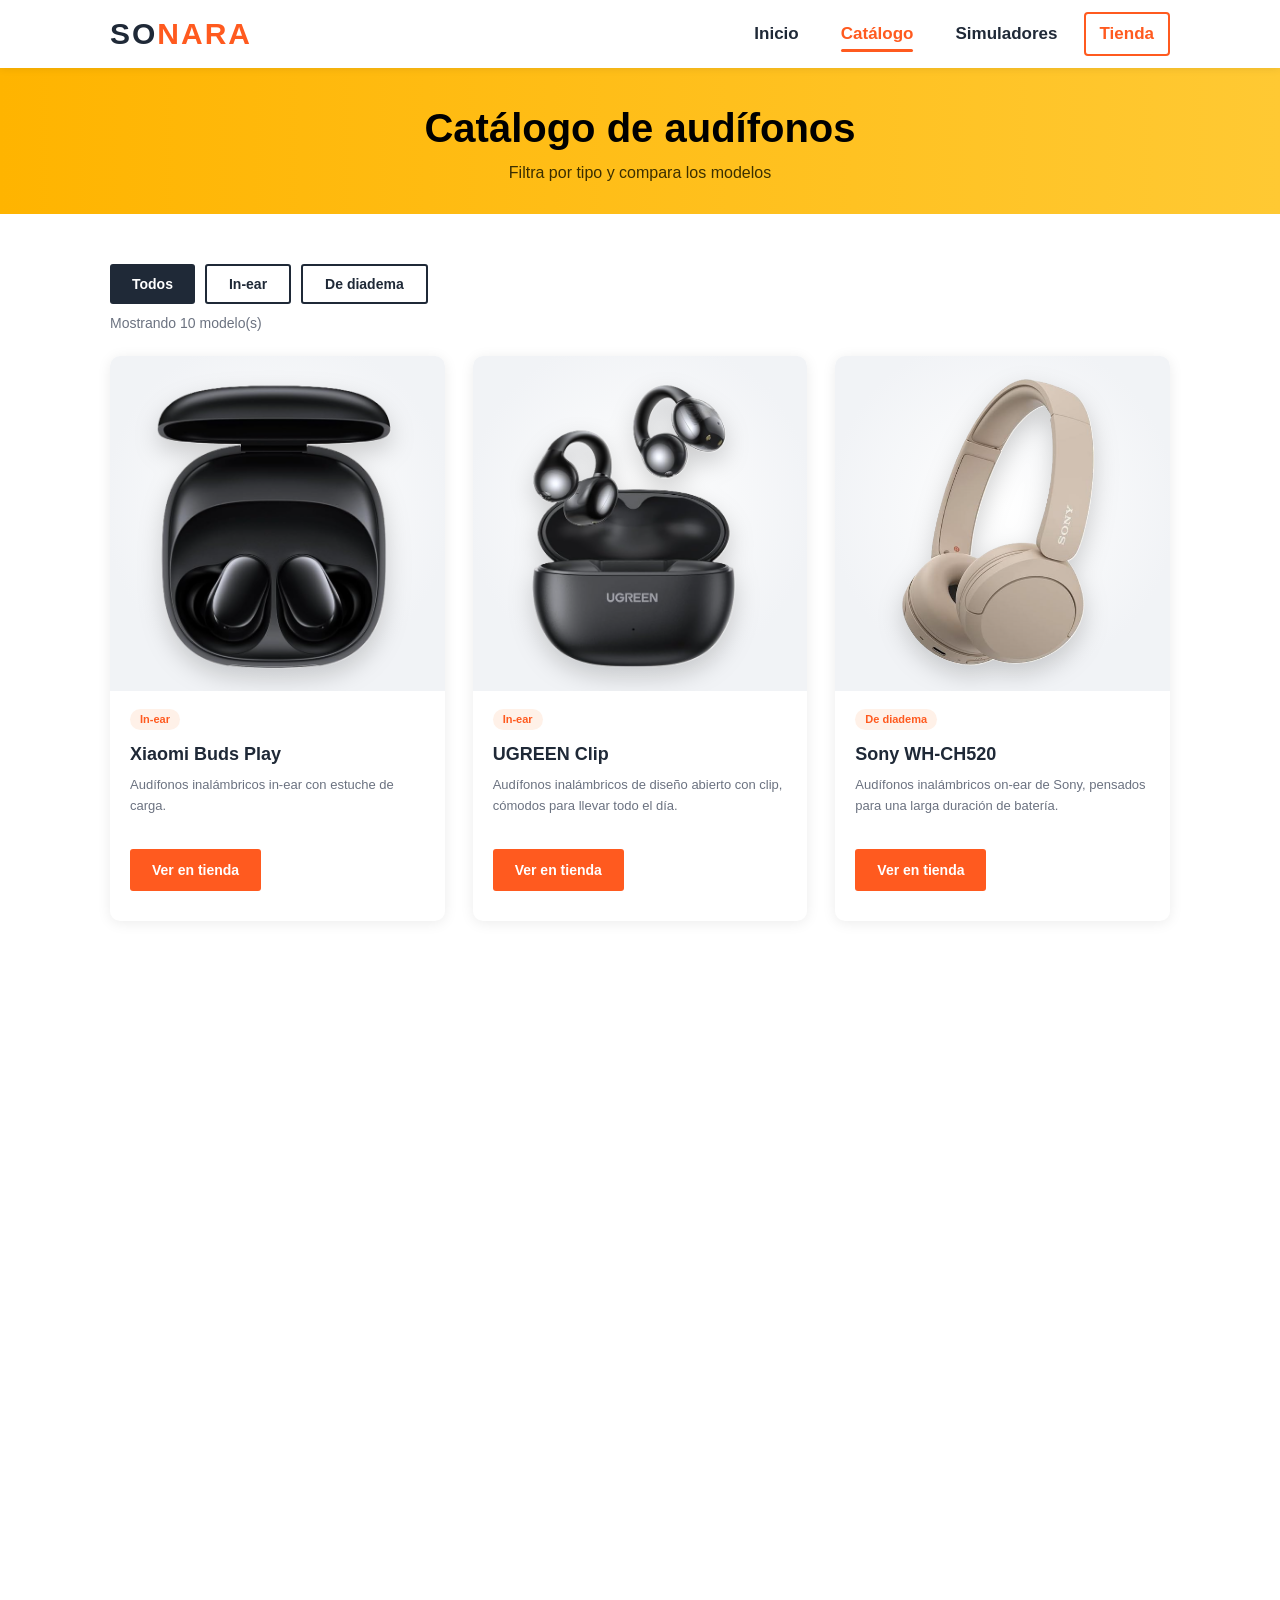
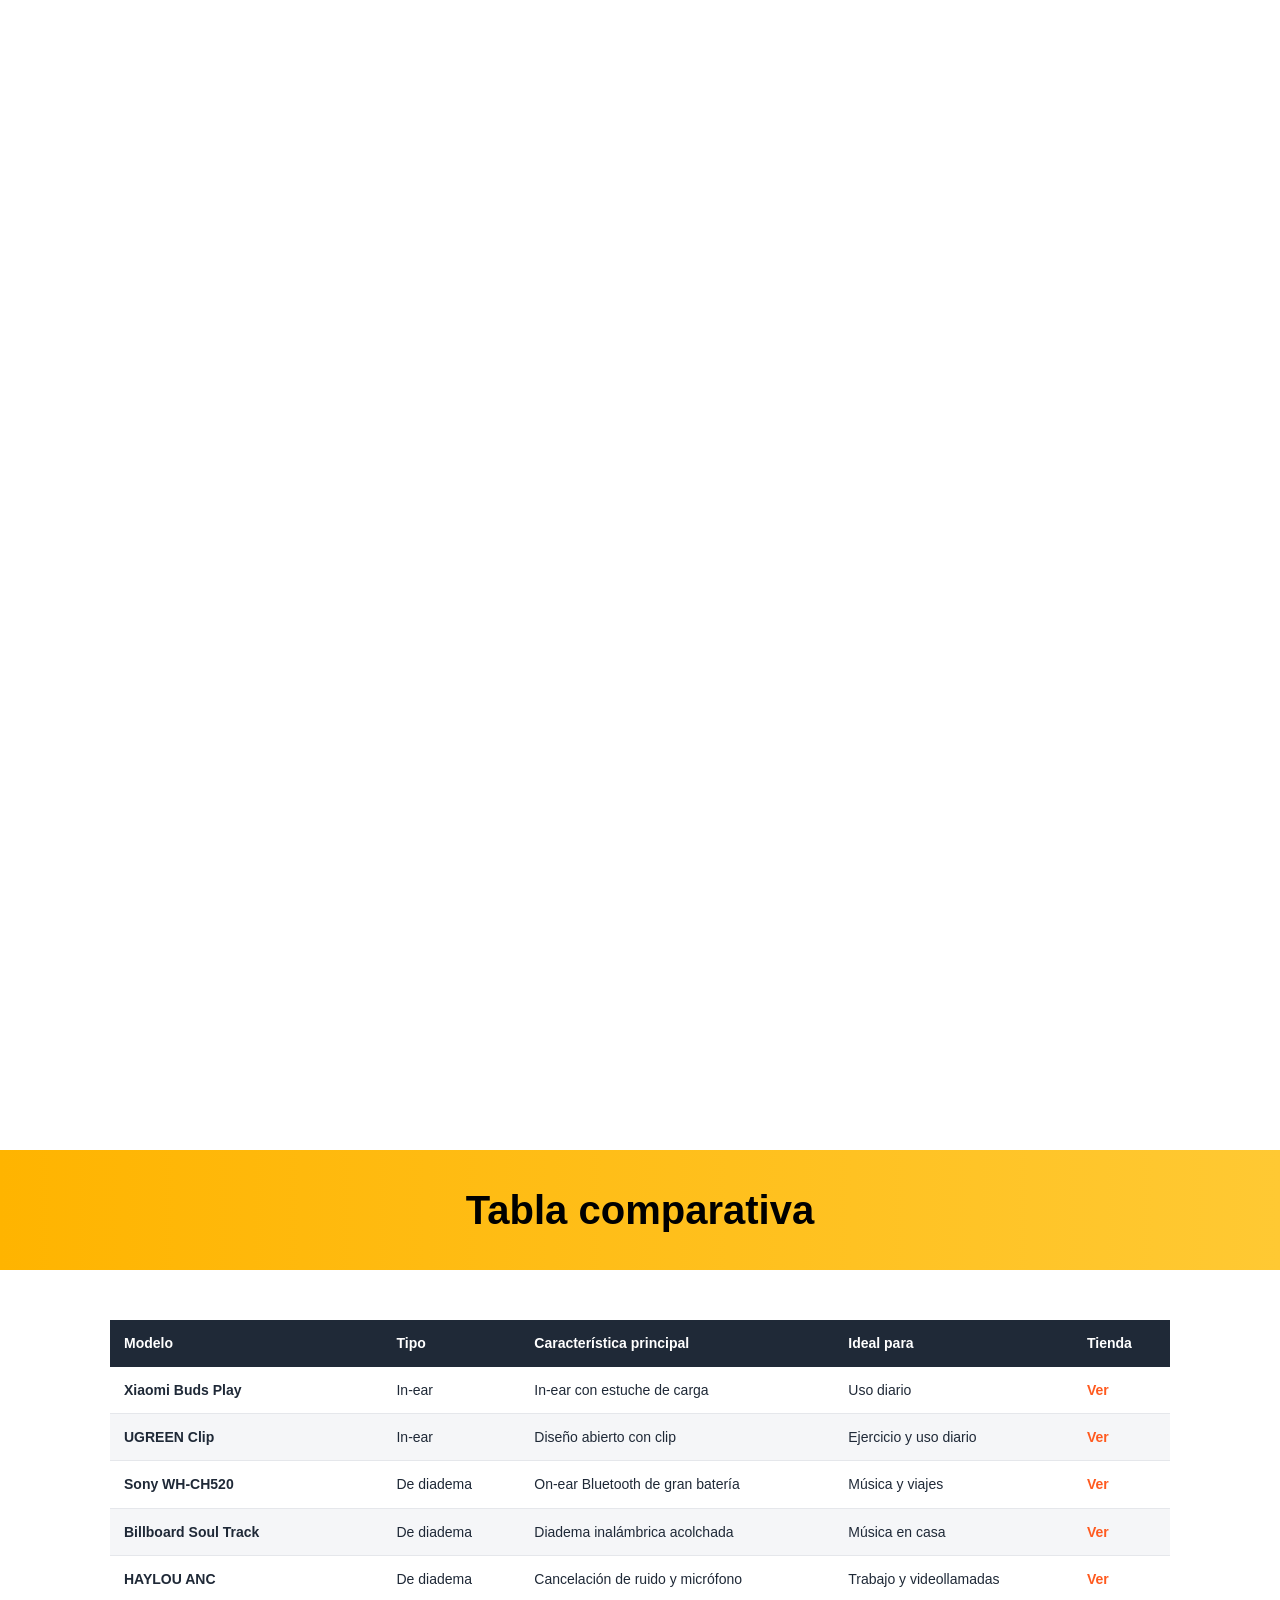
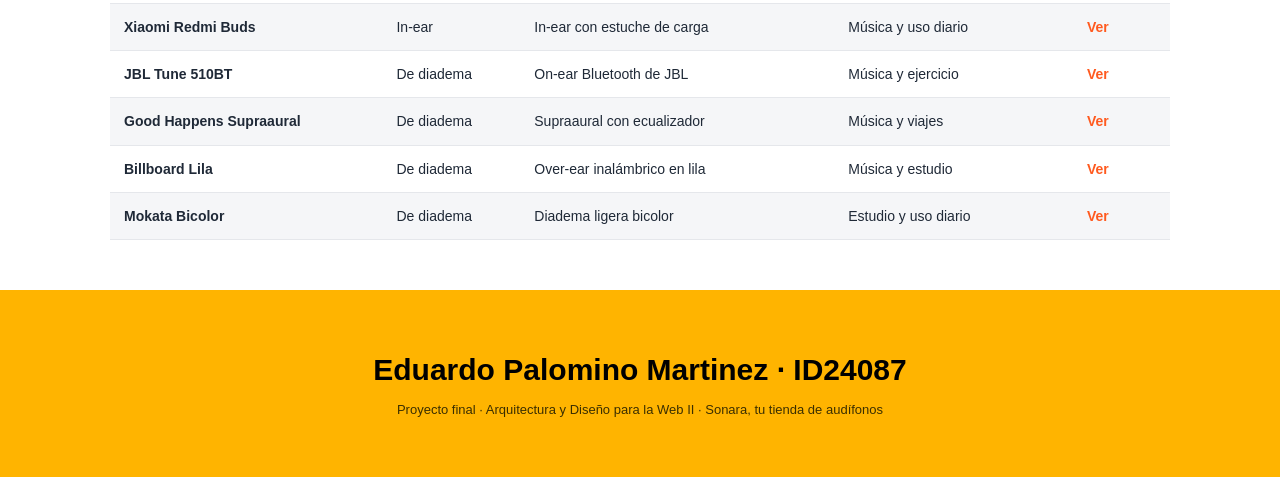
==== catalogo.html @ 2ec517f6 "Add files via upload" ====
<!DOCTYPE html>
<html lang="es">
<head>
    <meta charset="UTF-8">
    <meta name="viewport" content="width=device-width, initial-scale=1">
    <title>Catálogo | Sonara</title>
    <script>document.documentElement.className = "js";</script>
    <link rel="stylesheet" href="css/estilos.css">
</head>
<body>
    <header class="barra">
        <div class="contenedor barra-interna">
            <a class="logo" href="index.html">SO<span>NARA</span></a>
            <nav id="menu">
                <a class="btn-menu" href="index.html">Inicio</a>
                <a class="btn-menu activo" href="catalogo.html">Catálogo</a>
                <a class="btn-menu" href="simuladores.html">Simuladores</a>
                <a class="btn-menu externo" href="https://www.amazon.com.mx" target="_blank" rel="noopener">Tienda</a>
            </nav>
        </div>
    </header>

    <div class="banda"><h2>Catálogo de audífonos</h2><p>Filtra por tipo y compara los modelos</p></div>

    <section id="catalogo">
        <div class="contenedor">
            <div id="filtros">
                <button class="boton activo" data-filtro="todos">Todos</button>
                <button class="boton secundario" data-filtro="inear">In-ear</button>
                <button class="boton secundario" data-filtro="diadema">De diadema</button>
            </div>
            <p id="contadorResultados"></p>
            <div id="gridProductos"></div>
        </div>
    </section>

    <div class="banda"><h2>Tabla comparativa</h2></div>

    <section id="tabla">
        <div class="contenedor tabla-scroll reveal" style="padding:50px 20px;">
            <table class="comparativa">
                <thead>
                    <tr><th>Modelo</th><th>Tipo</th><th>Característica principal</th><th>Ideal para</th><th>Tienda</th></tr>
                </thead>
                <tbody id="cuerpoComparativa"></tbody>
            </table>
        </div>
    </section>
    <footer id="pie">
        <div class="contenedor reveal">
            <h2>Eduardo Palomino Martinez · ID24087</h2>
            <p>Proyecto final · Arquitectura y Diseño para la Web II · Sonara, tu tienda de audífonos</p>
        </div>
    </footer>

    <script type="text/javascript" src="js/codigoJavaScript.js"></script>
</body>
</html>
---- css/estilos.css ----
:root {
  --naranja: #ff5a1f;
  --amarillo: #ffb400;
  --oscuro: #1f2937;
  --gris: #6b7280;
  --claro: #f5f6f8;
}
* { box-sizing: border-box; margin: 0; padding: 0; }
body {
  font-family: "Segoe UI", Arial, Helvetica, sans-serif;
  color: var(--oscuro);
  background-color: #ffffff;
  line-height: 1.6;
}
a { color: inherit; text-decoration: none; }
img { display: block; max-width: 100%; }
.contenedor { width: 100%; max-width: 1100px; margin: 0 auto; padding: 0 20px; }


.barra { background: #fff; position: sticky; top: 0; z-index: 10; box-shadow: 0 1px 8px rgba(0,0,0,.08); }
.barra-interna { display: flex; align-items: center; justify-content: space-between; flex-wrap: wrap; gap: 8px; padding-top: 10px; padding-bottom: 10px; }
.logo { font-size: 30px; font-weight: 820; letter-spacing: 2px; }
.logo span { color: var(--naranja); }
#menu { display: flex; gap: 10px; flex-wrap: wrap; }
.btn-menu { font-weight: 800; font-size: 17px; padding: 6px 14px; border: 2px solid transparent; border-radius: 4px; transition: .2s; }
.btn-menu:hover { color: var(--naranja); }
.btn-menu.activo { color: var(--naranja); }
.btn-menu.externo { border-color: var(--naranja); color: var(--naranja); }
.btn-menu.externo:hover { background: var(--naranja); color: #fff; }


#hero { position: relative; overflow: hidden; min-height: 460px; display: flex; align-items: center;
  background: radial-gradient(circle at 78% 50%, rgba(255,90,31,.55), transparent 45%),
              radial-gradient(circle at 90% 15%, rgba(255,180,0,.35), transparent 35%),
              linear-gradient(135deg, #0f172a, #1f2937 65%, #3b1d12);
  background-size: 140% 140%; animation: fondoMovil 14s ease-in-out infinite alternate; }
.hero-imagen { position: absolute; right: 8%; top: 50%; width: min(420px, 42vw); margin-top: calc(min(420px, 42vw) / -2); z-index: 1; }
#heroImg { width: 100%; height: auto; filter: drop-shadow(0 30px 40px rgba(0,0,0,.55)); transition: transform .25s ease-out, filter .4s; animation: flotar 5s ease-in-out infinite; }
.hero-imagen:hover #heroImg { filter: drop-shadow(0 30px 50px rgba(255,90,31,.6)); }
.hero-texto { position: relative; z-index: 2; width: 100%; padding: 70px 0; pointer-events: none; }
.hero-caja { max-width: 480px; color: #fff; pointer-events: auto; animation: aparecer 1s ease-out both; }
.hero-texto h1 { font-size: 46px; line-height: 1.1; margin-bottom: 14px; }
.hero-texto h1 span { color: var(--amarillo); }
.hero-texto p { font-size: 17px; margin-bottom: 22px; color: #e5e7eb; }


.boton { display: inline-block; background: var(--naranja); color: #fff; font-weight: 700; font-size: 14px; padding: 10px 22px; border: 0; border-radius: 3px; cursor: pointer; transition: .2s; }
.boton:hover { background: #e2470f; transform: translateY(-1px); }
.boton.secundario { background: transparent; border: 2px solid var(--oscuro); color: var(--oscuro); }
.boton.secundario:hover { background: var(--oscuro); color: #fff; }
.boton.activo { background: var(--oscuro); }


#tarjetas { padding: 60px 0; }
.fila-tarjetas { display: flex; gap: 24px; justify-content: center; flex-wrap: wrap; }
.tarjeta { flex: 1 1 220px; max-width: 260px; background: #fff; text-align: center; padding: 26px 20px; border-radius: 4px; box-shadow: 0 2px 14px rgba(0,0,0,.08); transition: .25s; }
.tarjeta:hover { transform: translateY(-6px); box-shadow: 0 10px 24px rgba(0,0,0,.14); }
.tarjeta svg { width: 38px; height: 38px; margin-bottom: 10px; }
.tarjeta h3 { font-size: 16px; margin-bottom: 8px; }
.tarjeta p { font-size: 13px; color: var(--gris); }


#nosotros { padding: 20px 0 60px; }
.nosotros-grid { display: flex; gap: 40px; align-items: center; flex-wrap: wrap; }
.nosotros-texto { flex: 1 1 380px; }
.nosotros-img { flex: 1 1 340px; }
.nosotros-img img { width: 100%; border-radius: 3px; }
.nosotros-texto h2 { font-size: 22px; margin-bottom: 12px; }
.nosotros-texto p { font-size: 14px; color: #4b5563; margin-bottom: 18px; }
.caja-amarilla { background: var(--amarillo); color: #fff; padding: 26px 28px; margin-bottom: 20px; }
.caja-amarilla .numero { font-size: 40px; font-weight: 800; line-height: 1; }
.caja-amarilla .texto { font-size: 14px; }
.estadisticas { display: flex; gap: 34px; margin-bottom: 22px; }
.estadisticas .numero { color: var(--naranja); font-size: 24px; font-weight: 800; display: block; line-height: 1.2; }
.estadisticas .texto { font-size: 12px; color: var(--gris); }


.banda { background: var(--amarillo); text-align: center; padding: 28px 0; }
.banda h2 { font-size: 40px; color: #000; }
.banda p { color: #3b2f00; }


#destacados, #catalogo, #simuladores { padding: 50px 0; }
.fila-productos, #gridProductos { display: grid; grid-template-columns: repeat(auto-fit, minmax(250px, 1fr)); gap: 28px; }
.producto { background: #fff; border-radius: 10px; box-shadow: 0 2px 14px rgba(0,0,0,.08); overflow: hidden; transition: transform .35s ease, box-shadow .35s ease; }
.producto:hover { transform: translateY(-8px); box-shadow: 0 18px 36px rgba(255,90,31,.18); }
.imagen-caja { position: relative; display: block; overflow: hidden; aspect-ratio: 1 / 1;
  background: radial-gradient(circle at 50% 45%, #ffffff 0%, #f1f3f6 70%); }
.imagen-caja img { width: 100%; height: 100%; object-fit: contain; padding: 22px;
  transition: transform .5s cubic-bezier(.2,.8,.2,1), filter .5s; filter: drop-shadow(0 10px 12px rgba(0,0,0,.18)); }
.imagen-caja:hover img { transform: scale(1.1) rotate(-3deg); filter: drop-shadow(0 18px 20px rgba(0,0,0,.28)) blur(2px) brightness(.85); }
.overlay { position: absolute; inset: 0; display: flex; align-items: center; justify-content: center;
  background: rgba(31,41,55,.35); backdrop-filter: blur(5px); -webkit-backdrop-filter: blur(5px);
  opacity: 0; transition: opacity .4s ease; }
.overlay span { color: #fff; font-weight: 700; font-size: 15px; letter-spacing: .5px; border: 2px solid #fff; padding: 9px 20px; border-radius: 30px;
  transform: translateY(14px); transition: transform .4s ease, background .3s; }
.imagen-caja:hover .overlay { opacity: 1; }
.imagen-caja:hover .overlay span { transform: translateY(0); }
.overlay span:hover { background: var(--naranja); border-color: var(--naranja); }
.imagen-caja.grande { border-radius: 14px; background: linear-gradient(135deg, var(--amarillo), var(--naranja)); box-shadow: 0 14px 34px rgba(255,90,31,.3); aspect-ratio: 1 / .95; }
.imagen-caja.grande img { padding: 34px; }
.producto .info { padding: 4px 20px 22px; }
.producto h3 { margin: 10px 0 6px; font-size: 18px; }
.producto p { margin: 6px 0 14px; font-size: 13px; color: var(--gris); min-height: 60px; }
.etiqueta { display: inline-block; font-size: 11px; font-weight: 700; background: #fff1e8; color: var(--naranja); padding: 2px 10px; border-radius: 20px; margin-top: 14px; }
.producto .info > h3:first-child { margin-top: 14px; }


#filtros { display: flex; gap: 10px; flex-wrap: wrap; margin-bottom: 8px; }
#contadorResultados { margin-bottom: 22px; color: var(--gris); font-size: 14px; }
.tabla-scroll { overflow-x: auto; }
table.comparativa { width: 100%; border-collapse: collapse; font-size: 14px; background: #fff; }
table.comparativa th { background: var(--oscuro); color: #fff; text-align: left; padding: 12px 14px; }
table.comparativa td { padding: 12px 14px; border-bottom: 1px solid #e5e7eb; }
table.comparativa tr:nth-child(even) td { background: var(--claro); }
table.comparativa a { color: var(--naranja); font-weight: 700; }


.panel { background: var(--claro); border-radius: 8px; padding: 28px; margin-bottom: 34px; }
.panel h2 { font-size: 24px; margin-bottom: 6px; }
.panel > p { color: var(--gris); font-size: 14px; margin-bottom: 20px; }
.controles { display: grid; grid-template-columns: repeat(auto-fit, minmax(220px, 1fr)); gap: 18px; margin-bottom: 20px; }
.campo label { display: block; font-weight: 700; font-size: 13px; margin-bottom: 6px; }
.campo input[type=number], .campo select { width: 100%; padding: 9px 10px; border: 1px solid #d1d5db; border-radius: 4px; font-size: 14px; background: #fff; }
.campo input[type=range] { width: 100%; accent-color: var(--naranja); }
.campo .valor { font-size: 13px; color: var(--naranja); font-weight: 700; }
.resultado { display: flex; gap: 24px; flex-wrap: wrap; align-items: center; }
.dato { background: #fff; border-left: 5px solid var(--naranja); padding: 12px 18px; border-radius: 4px; min-width: 150px; }
.dato .numero { font-size: 28px; font-weight: 800; color: var(--naranja); line-height: 1.1; }
.dato .texto { font-size: 12px; color: var(--gris); }
.barra-fondo { flex: 1 1 240px; background: #d1d5db; border-radius: 20px; height: 22px; overflow: hidden; }
#barraBateria { height: 100%; width: 100%; background: linear-gradient(90deg, var(--naranja), var(--amarillo)); border-radius: 20px; transition: width .3s; }
canvas#visualizador { width: 100%; height: 160px; background: #111827; border-radius: 6px; display: block; margin: 14px 0; }
.presets { display: flex; gap: 10px; flex-wrap: wrap; margin-bottom: 16px; }
#estadoAudio { font-size: 13px; color: var(--gris); margin-top: 8px; }
#resultadoQuiz { margin-top: 20px; }
.recomendado { display: flex; gap: 20px; align-items: center; background: #fff; padding: 16px; border-radius: 6px; flex-wrap: wrap; box-shadow: 0 2px 12px rgba(0,0,0,.08); }
.recomendado .imagen-caja { width: 150px; height: 150px; border-radius: 8px; flex: 0 0 150px; }
.recomendado .imagen-caja img { padding: 10px; }
.recomendado .overlay span { font-size: 12px; padding: 5px 12px; }
.recomendado h3 { margin-bottom: 6px; }
.recomendado p { font-size: 14px; color: var(--gris); margin-bottom: 10px; }


#pie { background: var(--amarillo); text-align: center; padding: 56px 0; }
#pie h2 { font-size: 30px; color: #000; }
#pie p { font-size: 13px; color: #3b2f00; margin-top: 6px; }



@keyframes aparecer { from { opacity: 0; transform: translateY(26px); filter: blur(8px); } to { opacity: 1; transform: none; filter: blur(0); } }
@keyframes entrarPagina { from { opacity: 0; filter: blur(6px); } to { opacity: 1; filter: blur(0); } }
@keyframes flotar { 0%, 100% { margin-top: 0; } 50% { margin-top: -16px; } }
@keyframes fondoMovil { from { background-position: 0% 50%; } to { background-position: 100% 50%; } }
@keyframes brillo { from { left: -70%; } to { left: 130%; } }


body { animation: entrarPagina .7s ease-out both; }


.js .reveal { opacity: 0; transform: translateY(34px); filter: blur(10px);
  transition: opacity .8s ease, transform .8s ease, filter .8s ease; transition-delay: calc(var(--i, 0) * 120ms); }
.js .reveal.visible { opacity: 1; transform: none; filter: blur(0); }


.barra { transition: box-shadow .3s, background .3s; background: rgba(255,255,255,.92); backdrop-filter: blur(8px); -webkit-backdrop-filter: blur(8px); }
.barra.sombra { box-shadow: 0 6px 22px rgba(0,0,0,.12); }
.btn-menu { position: relative; }
.btn-menu:not(.externo)::after { content: ""; position: absolute; left: 14px; right: 14px; bottom: 2px; height: 3px; background: var(--naranja);
  border-radius: 3px; transform: scaleX(0); transform-origin: left; transition: transform .3s ease; }
.btn-menu:not(.externo):hover::after, .btn-menu.activo::after { transform: scaleX(1); }
.logo { transition: transform .3s; display: inline-block; }
.logo:hover { transform: scale(1.06); }


.boton { position: relative; overflow: hidden; }
.boton::after { content: ""; position: absolute; top: 0; left: -70%; width: 50%; height: 100%;
  background: linear-gradient(120deg, transparent, rgba(255,255,255,.55), transparent); transform: skewX(-20deg); }
.boton:hover::after { animation: brillo .7s ease; }
.boton:hover { box-shadow: 0 8px 18px rgba(255,90,31,.35); }
.boton.secundario:hover { box-shadow: 0 8px 18px rgba(31,41,55,.25); }


.tarjeta svg { transition: transform .4s ease; }
.tarjeta:hover svg { transform: scale(1.2) rotate(8deg); }
.tarjeta { border-top: 4px solid transparent; }
.tarjeta:hover { border-top-color: var(--naranja); }


.caja-amarilla { transition: transform .35s, box-shadow .35s; }
.caja-amarilla:hover { transform: translateX(8px); box-shadow: -8px 8px 0 var(--naranja); }
.banda { background: linear-gradient(90deg, var(--amarillo), #ffc933, var(--amarillo)); background-size: 200% 100%; animation: fondoMovil 8s ease-in-out infinite alternate; }
table.comparativa tbody tr { transition: transform .25s, box-shadow .25s; }
table.comparativa tbody tr:hover { transform: scale(1.01); box-shadow: 0 6px 18px rgba(0,0,0,.12); position: relative; }
table.comparativa tbody tr:hover td { background: #fff1e8; }
.panel { transition: box-shadow .35s; }
.panel:hover { box-shadow: 0 14px 34px rgba(0,0,0,.1); }
.recomendado { animation: aparecer .6s ease-out both; }
#pie h2 { transition: letter-spacing .4s; }
#pie:hover h2 { letter-spacing: 1.5px; }


@media (prefers-reduced-motion: reduce) {
  *, *::before, *::after { animation: none !important; transition: none !important; }
  .js .reveal { opacity: 1; transform: none; filter: none; }
}


@media (max-width: 640px) {
  .hero-texto h1 { font-size: 32px; }
  #hero { min-height: 560px; }
  .hero-imagen { right: 50%; transform: translateX(50%); top: auto; bottom: 20px; margin-top: 0; width: 58vw; }
  .hero-texto { padding: 40px 0 250px; }
  .banda h2 { font-size: 28px; }
  .barra-interna { justify-content: center; }
  .btn-menu { font-size: 15px; padding: 5px 9px; }
  .estadisticas { gap: 20px; }
}
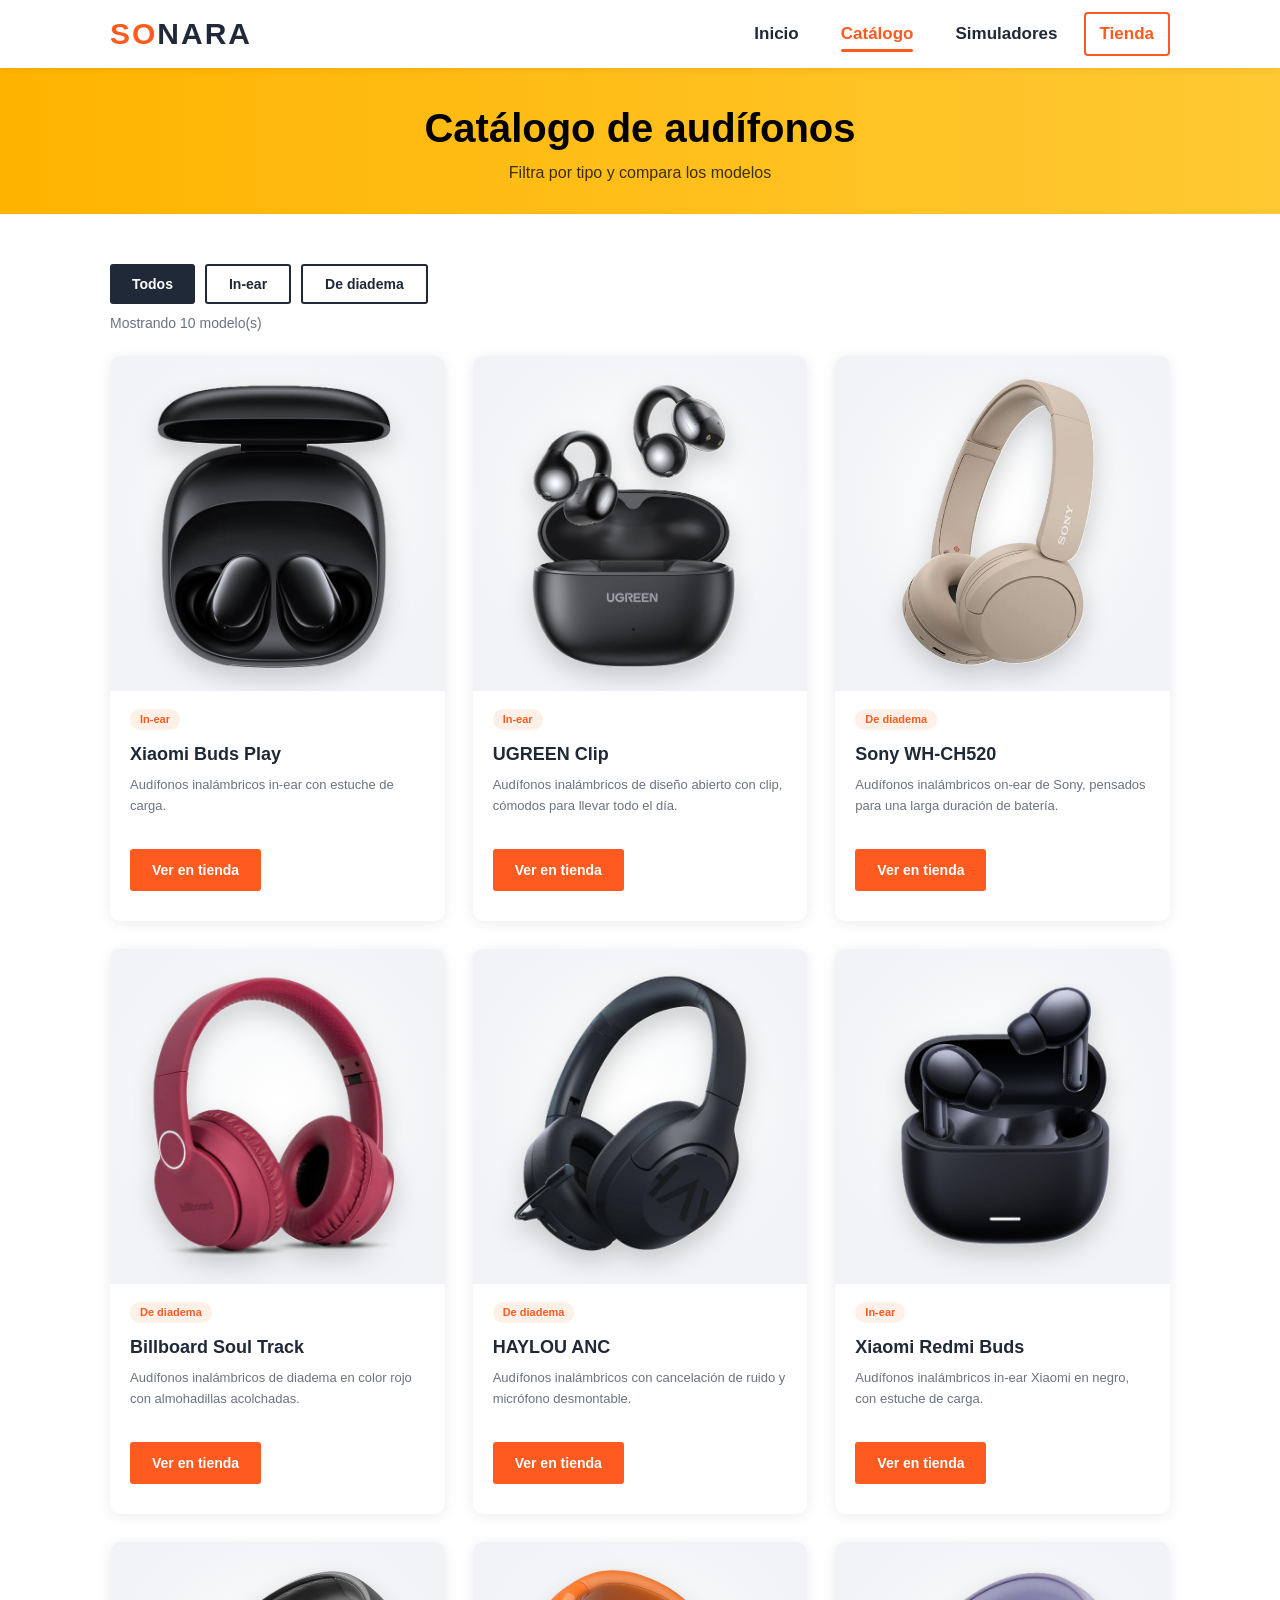
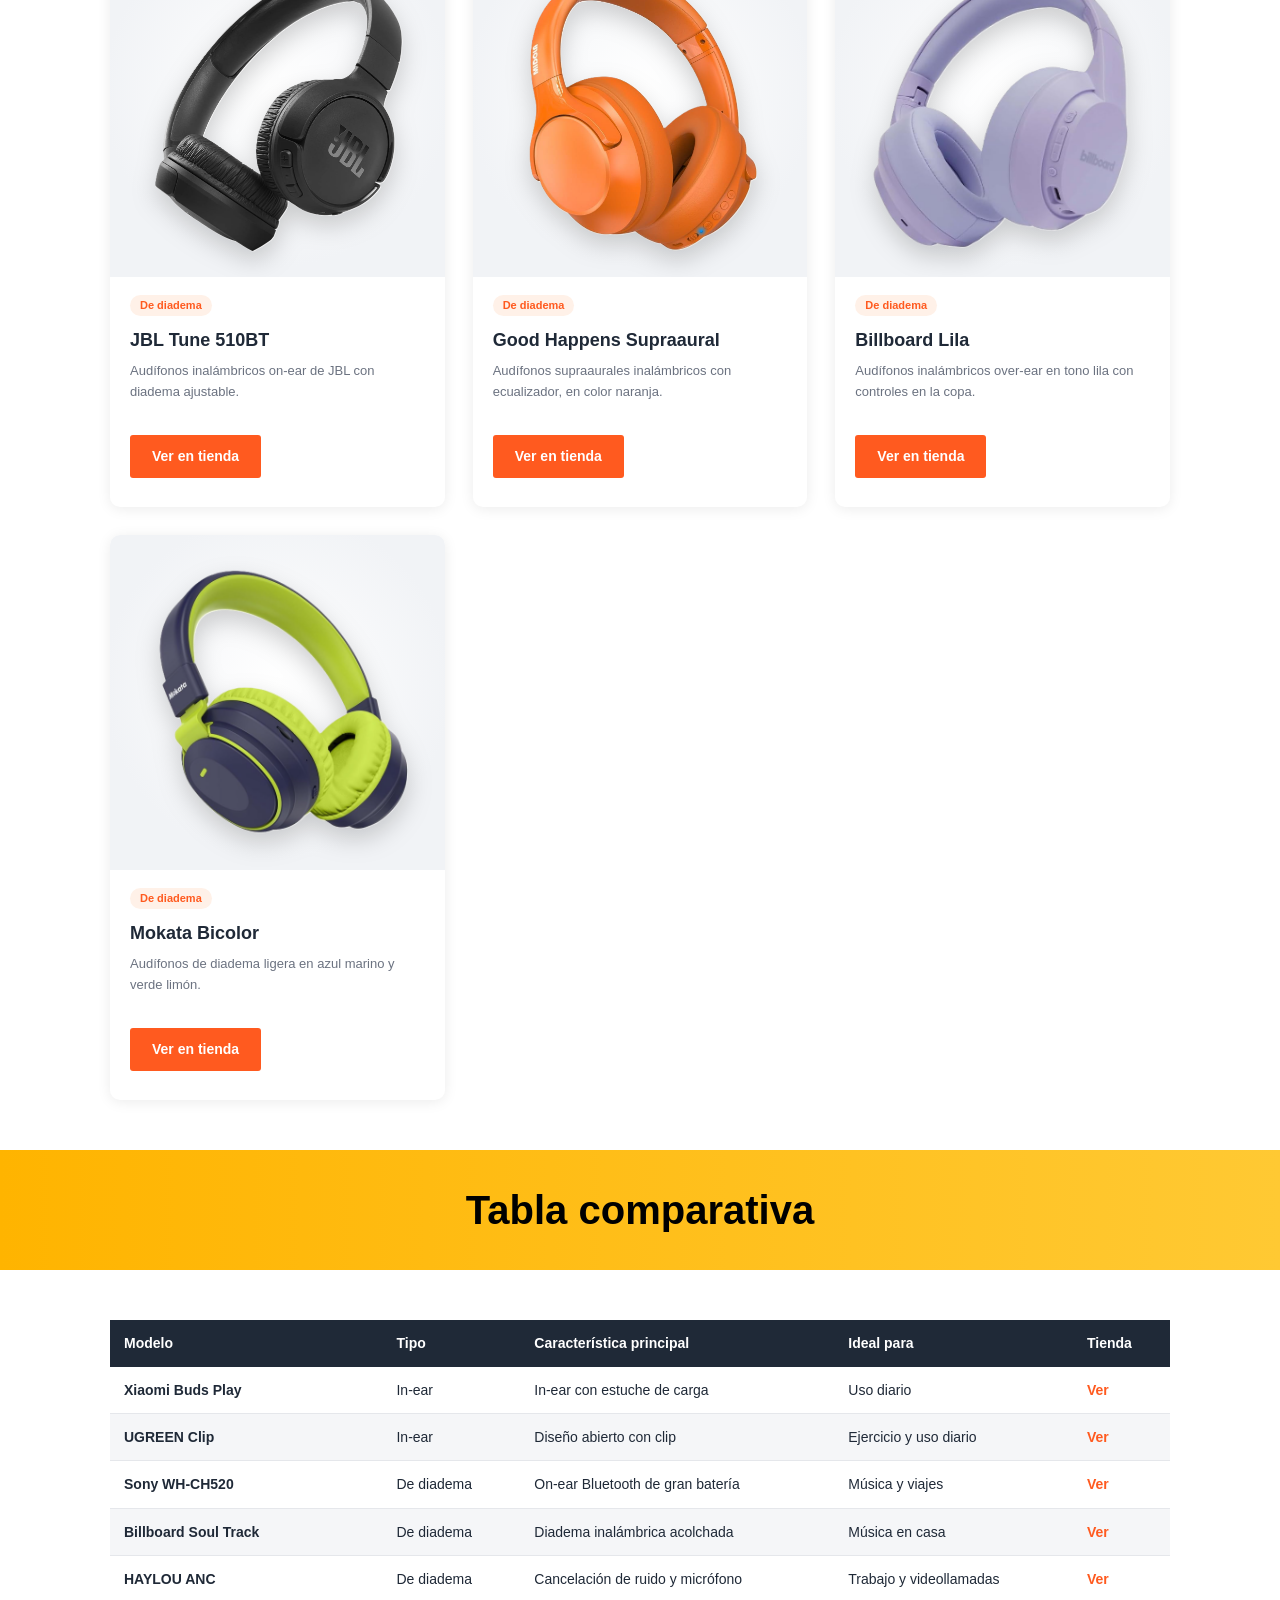
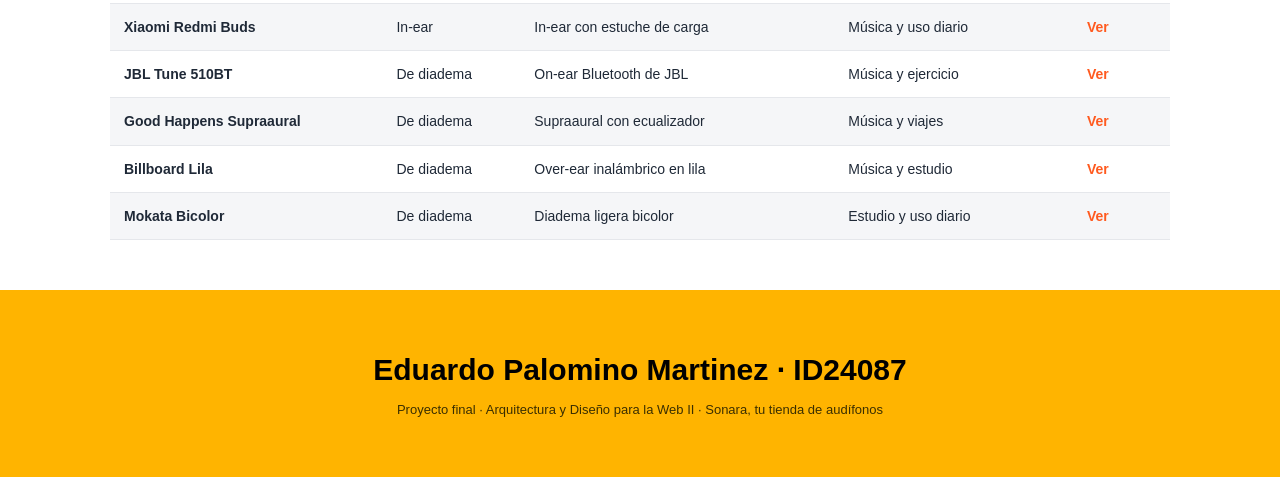
==== commit 9253c798: "Update logo link structure in catalogo.html" ====
--- a/catalogo.html
+++ b/catalogo.html
@@ -10,7 +10,7 @@
 <body>
     <header class="barra">
         <div class="contenedor barra-interna">
-            <a class="logo" href="index.html">SO<span>NARA</span></a>
+            <a class="logo" href="index.html"><span>SO</span>NARA</a>
             <nav id="menu">
                 <a class="btn-menu" href="index.html">Inicio</a>
                 <a class="btn-menu activo" href="catalogo.html">Catálogo</a>
